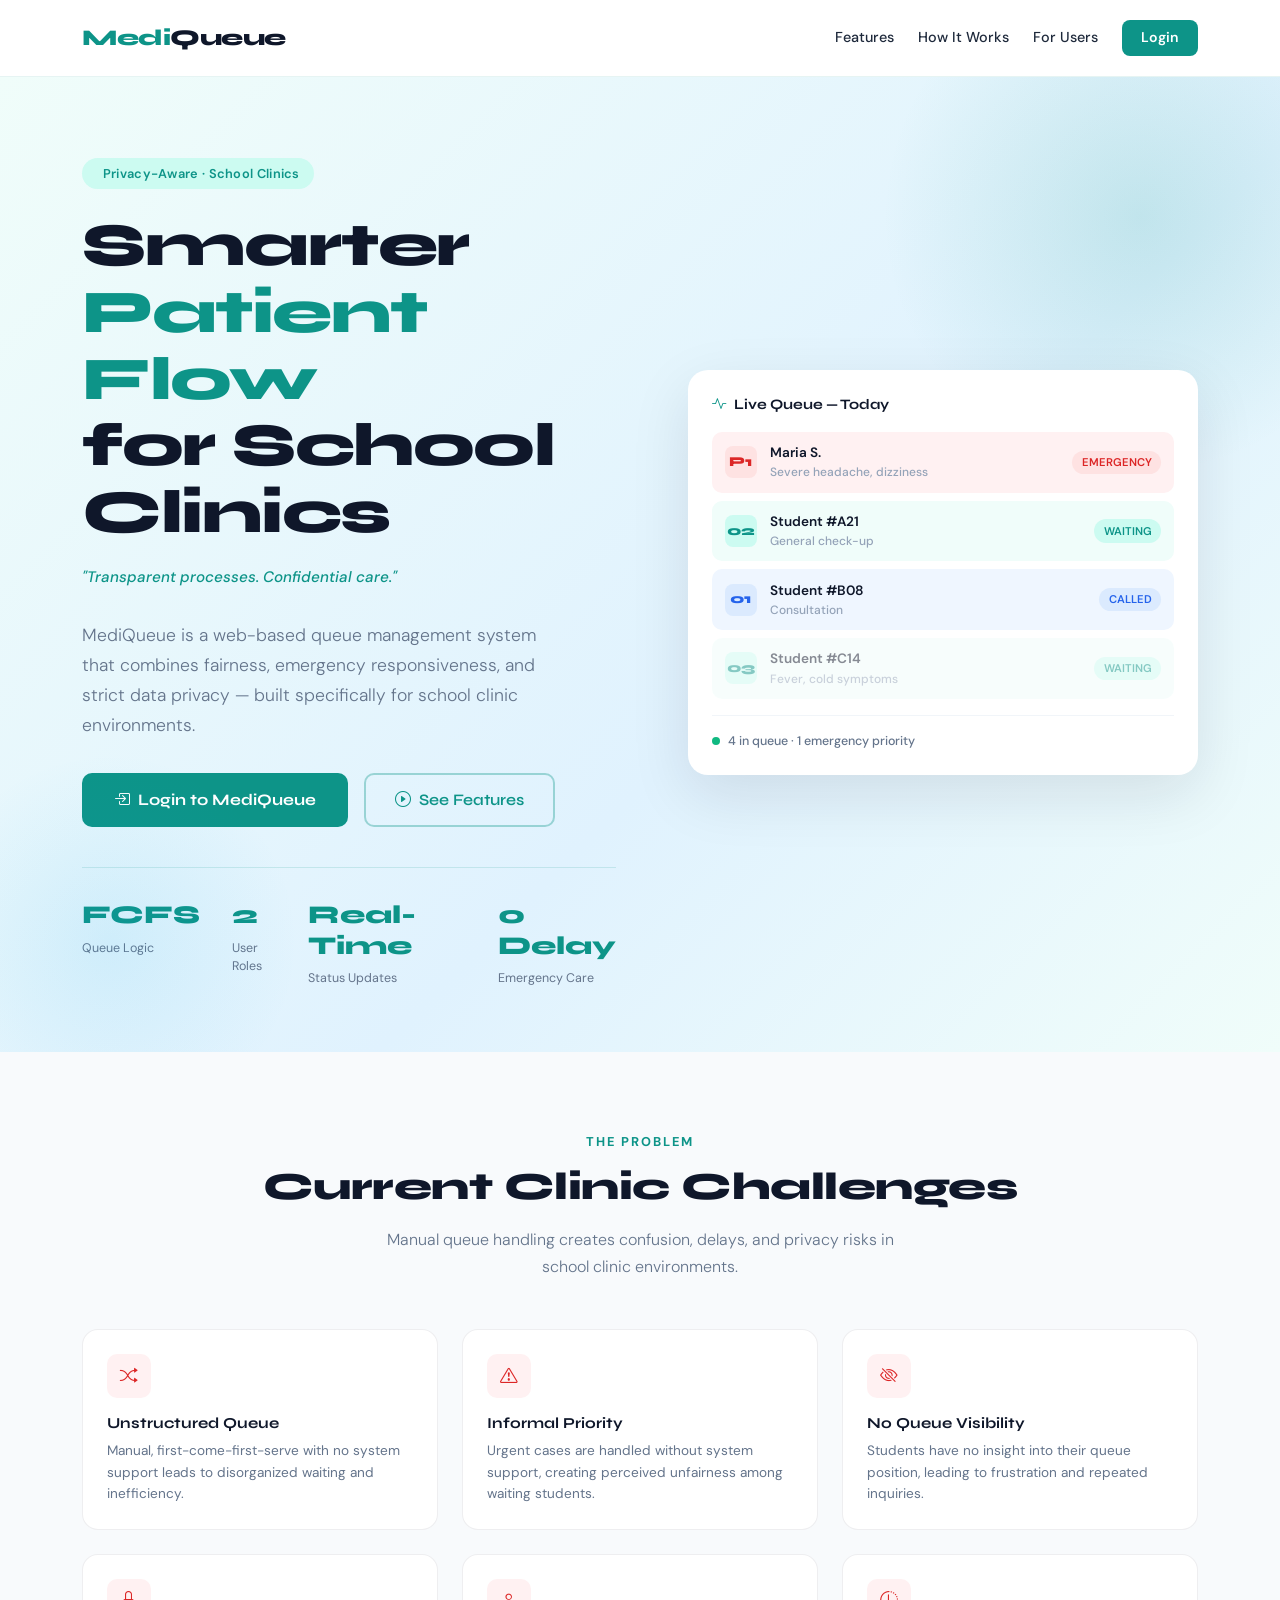
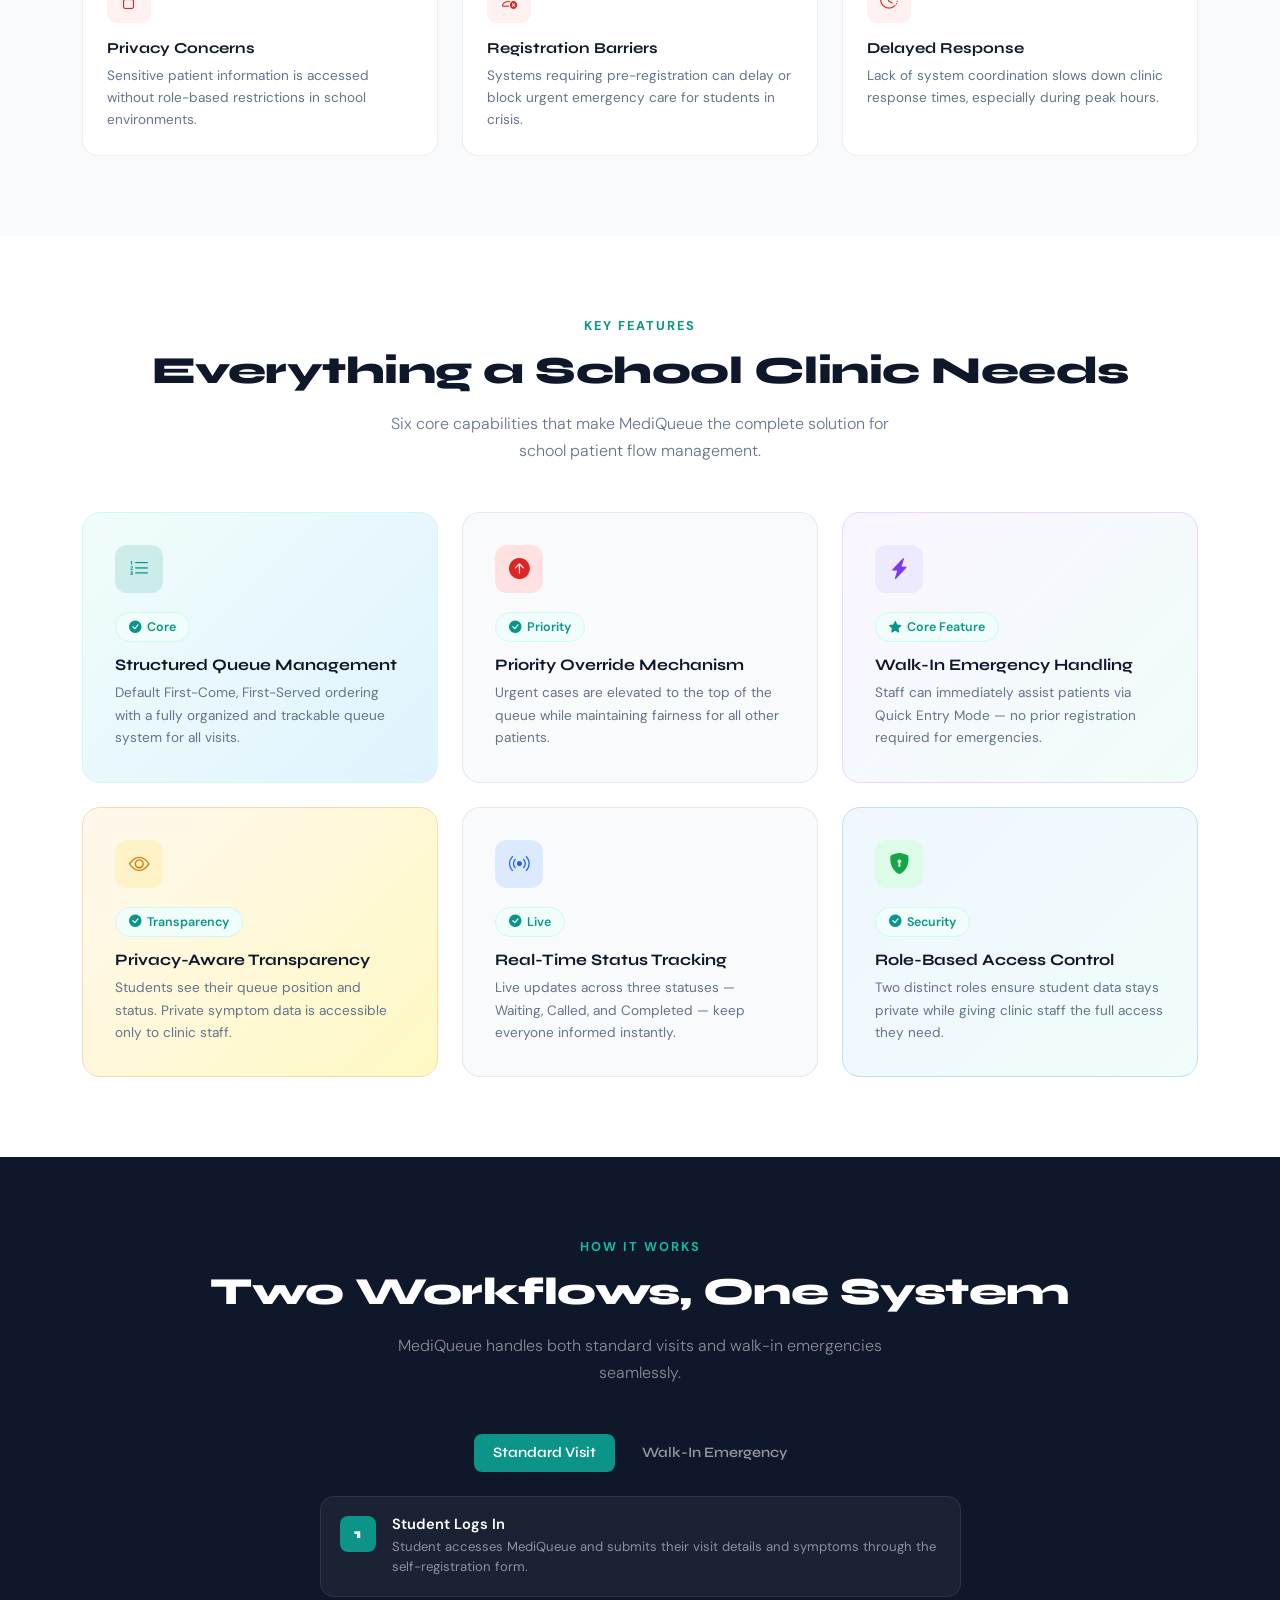
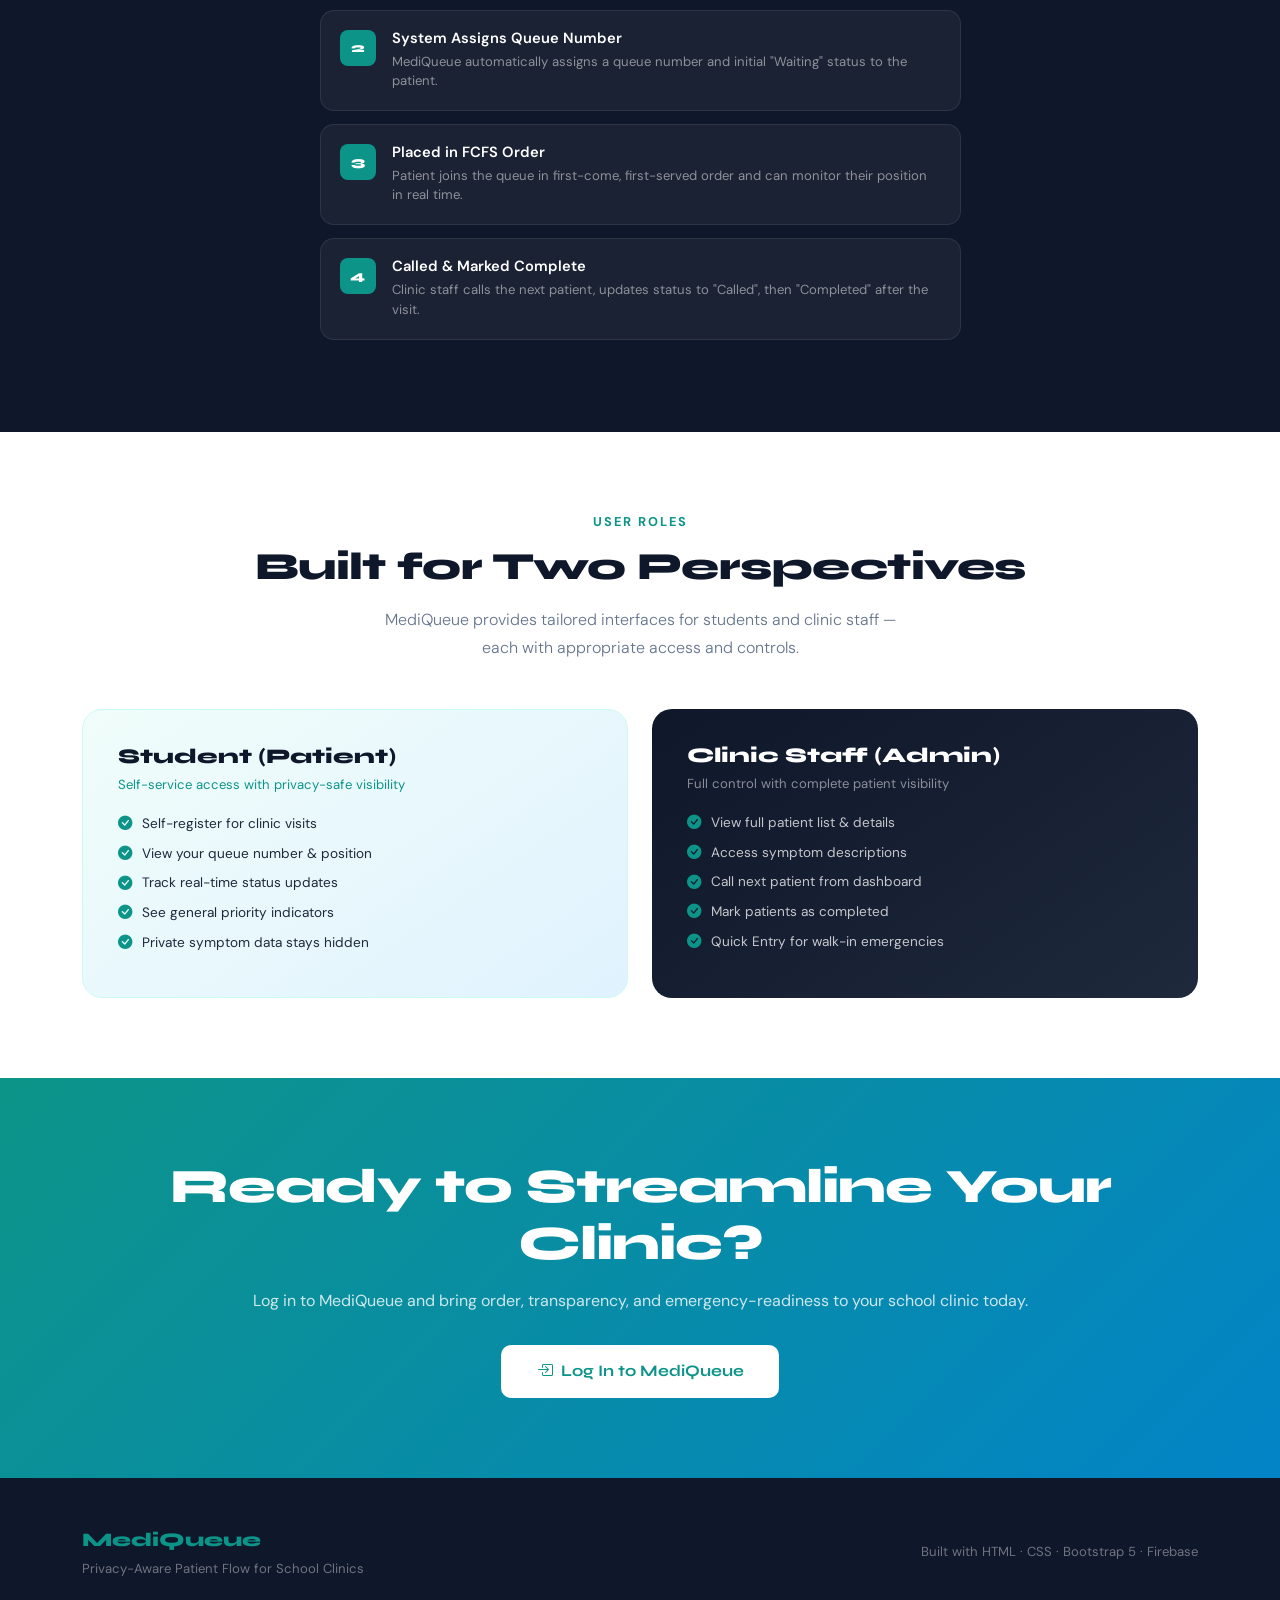
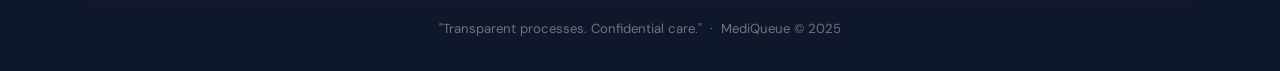
==== index.html @ b5c348b7 "init" ====
<!doctype html>
<html lang="en">
  <head>
    <meta charset="UTF-8" />
    <meta name="viewport" content="width=device-width, initial-scale=1.0" />
    <title>MediQueue — Privacy-Aware Patient Flow</title>
    <link
      href="https://cdn.jsdelivr.net/npm/bootstrap@5.3.3/dist/css/bootstrap.min.css"
      rel="stylesheet"
    />
    <link
      href="https://fonts.googleapis.com/css2?family=Syne:wght@400;600;700;800&family=DM+Sans:ital,wght@0,300;0,400;0,500;1,300&display=swap"
      rel="stylesheet"
    />
    <link
      href="https://cdn.jsdelivr.net/npm/bootstrap-icons@1.11.3/font/bootstrap-icons.min.css"
      rel="stylesheet"
    />
    <style>
      :root {
        --teal: #0d9488;
        --teal-light: #14b8a6;
        --teal-pale: #ccfbf1;
        --navy: #0f172a;
        --slate: #1e293b;
        --muted: #64748b;
        --soft: #f8fafc;
        --white: #ffffff;
        --accent: #f0fdfa;
      }

      * {
        margin: 0;
        padding: 0;
        box-sizing: border-box;
      }

      body {
        font-family: "DM Sans", sans-serif;
        background: var(--white);
        color: var(--navy);
        overflow-x: hidden;
      }

      h1,
      h2,
      h3,
      h4,
      h5,
      .display-font {
        font-family: "Syne", sans-serif;
      }

      /* ── NAVBAR ── */
      .navbar {
        background: rgba(255, 255, 255, 0.92);
        backdrop-filter: blur(12px);
        border-bottom: 1px solid rgba(13, 148, 136, 0.1);
        padding: 1rem 0;
        position: sticky;
        top: 0;
        z-index: 1000;
      }
      .navbar-brand {
        font-family: "Syne", sans-serif;
        font-weight: 800;
        font-size: 1.4rem;
        color: var(--teal) !important;
        letter-spacing: -0.5px;
      }
      .navbar-brand span {
        color: var(--navy);
      }
      .nav-link {
        font-size: 0.9rem;
        font-weight: 500;
        color: var(--slate) !important;
        transition: color 0.2s;
      }
      .nav-link:hover {
        color: var(--teal) !important;
      }
      .btn-nav-login {
        background: var(--teal);
        color: white !important;
        border-radius: 8px;
        padding: 0.45rem 1.2rem !important;
        font-weight: 600;
        font-size: 0.88rem;
        transition:
          background 0.2s,
          transform 0.15s;
      }
      .btn-nav-login:hover {
        background: #0b7c72;
        transform: translateY(-1px);
      }

      /* ── HERO ── */
      .hero {
        min-height: 92vh;
        display: flex;
        align-items: center;
        background: linear-gradient(
          135deg,
          #f0fdfa 0%,
          #e0f2fe 60%,
          #f0fdfa 100%
        );
        position: relative;
        overflow: hidden;
        padding: 5rem 0 4rem;
      }
      .hero::before {
        content: "";
        position: absolute;
        top: -120px;
        right: -120px;
        width: 520px;
        height: 520px;
        background: radial-gradient(
          circle,
          rgba(13, 148, 136, 0.15) 0%,
          transparent 70%
        );
        border-radius: 50%;
      }
      .hero::after {
        content: "";
        position: absolute;
        bottom: -80px;
        left: -80px;
        width: 380px;
        height: 380px;
        background: radial-gradient(
          circle,
          rgba(14, 165, 233, 0.1) 0%,
          transparent 70%
        );
        border-radius: 50%;
      }
      .hero-badge {
        display: inline-flex;
        align-items: center;
        gap: 0.4rem;
        background: var(--teal-pale);
        color: var(--teal);
        font-size: 0.8rem;
        font-weight: 600;
        padding: 0.35rem 0.9rem;
        border-radius: 999px;
        margin-bottom: 1.5rem;
        letter-spacing: 0.3px;
      }
      .hero h1 {
        font-size: clamp(2.4rem, 5vw, 3.8rem);
        font-weight: 800;
        line-height: 1.1;
        letter-spacing: -1.5px;
        color: var(--navy);
        margin-bottom: 1.2rem;
      }
      .hero h1 .highlight {
        color: var(--teal);
      }
      .hero p.lead {
        font-size: 1.1rem;
        color: var(--muted);
        max-width: 480px;
        line-height: 1.7;
        margin-bottom: 2rem;
        font-weight: 300;
      }
      .tagline {
        font-style: italic;
        color: var(--teal);
        font-size: 0.95rem;
        margin-bottom: 2rem;
        font-weight: 500;
      }
      .btn-hero-primary {
        background: var(--teal);
        color: white;
        border: none;
        border-radius: 10px;
        padding: 0.85rem 2rem;
        font-family: "Syne", sans-serif;
        font-weight: 700;
        font-size: 1rem;
        transition: all 0.2s;
        text-decoration: none;
        display: inline-flex;
        align-items: center;
        gap: 0.5rem;
      }
      .btn-hero-primary:hover {
        background: #0b7c72;
        color: white;
        transform: translateY(-2px);
        box-shadow: 0 8px 24px rgba(13, 148, 136, 0.3);
      }
      .btn-hero-outline {
        border: 2px solid rgba(13, 148, 136, 0.35);
        color: var(--teal);
        border-radius: 10px;
        padding: 0.82rem 1.8rem;
        font-family: "Syne", sans-serif;
        font-weight: 600;
        font-size: 1rem;
        transition: all 0.2s;
        text-decoration: none;
        display: inline-flex;
        align-items: center;
        gap: 0.5rem;
      }
      .btn-hero-outline:hover {
        background: var(--teal-pale);
        border-color: var(--teal);
        color: var(--teal);
      }
      .hero-stats {
        display: flex;
        gap: 2rem;
        margin-top: 2.5rem;
        padding-top: 2rem;
        border-top: 1px solid rgba(13, 148, 136, 0.15);
      }
      .stat-item h4 {
        font-size: 1.6rem;
        font-weight: 800;
        color: var(--teal);
      }
      .stat-item p {
        font-size: 0.78rem;
        color: var(--muted);
        font-weight: 400;
        margin: 0;
      }

      /* ── HERO VISUAL ── */
      .hero-card {
        background: white;
        border-radius: 20px;
        box-shadow: 0 20px 60px rgba(15, 23, 42, 0.1);
        padding: 1.5rem;
        position: relative;
        animation: float 4s ease-in-out infinite;
      }
      @keyframes float {
        0%,
        100% {
          transform: translateY(0px);
        }
        50% {
          transform: translateY(-10px);
        }
      }
      .queue-item {
        display: flex;
        align-items: center;
        gap: 0.8rem;
        padding: 0.7rem 0.8rem;
        border-radius: 10px;
        margin-bottom: 0.5rem;
        font-size: 0.85rem;
        font-weight: 500;
      }
      .queue-item.urgent {
        background: #fff1f2;
      }
      .queue-item.waiting {
        background: #f0fdfa;
      }
      .queue-item.called {
        background: #eff6ff;
      }
      .queue-num {
        width: 32px;
        height: 32px;
        border-radius: 8px;
        display: flex;
        align-items: center;
        justify-content: center;
        font-family: "Syne", sans-serif;
        font-weight: 800;
        font-size: 0.85rem;
        flex-shrink: 0;
      }
      .queue-num.urgent {
        background: #fee2e2;
        color: #dc2626;
      }
      .queue-num.waiting {
        background: #ccfbf1;
        color: #0d9488;
      }
      .queue-num.called {
        background: #dbeafe;
        color: #2563eb;
      }
      .queue-badge {
        margin-left: auto;
        font-size: 0.7rem;
        padding: 0.2rem 0.6rem;
        border-radius: 999px;
        font-weight: 600;
      }
      .badge-urgent {
        background: #fee2e2;
        color: #dc2626;
      }
      .badge-waiting {
        background: #ccfbf1;
        color: #0d9488;
      }
      .badge-called {
        background: #dbeafe;
        color: #2563eb;
      }
      .card-header-label {
        font-family: "Syne", sans-serif;
        font-weight: 700;
        font-size: 0.9rem;
        color: var(--navy);
        margin-bottom: 1rem;
        display: flex;
        align-items: center;
        gap: 0.5rem;
      }

      /* ── SECTION BASE ── */
      section {
        padding: 5rem 0;
      }
      .section-label {
        font-size: 0.8rem;
        font-weight: 700;
        letter-spacing: 2px;
        text-transform: uppercase;
        color: var(--teal);
        margin-bottom: 0.8rem;
      }
      .section-title {
        font-size: clamp(1.8rem, 3vw, 2.5rem);
        font-weight: 800;
        letter-spacing: -0.5px;
        color: var(--navy);
        margin-bottom: 1rem;
      }
      .section-sub {
        color: var(--muted);
        font-size: 1rem;
        max-width: 520px;
        line-height: 1.7;
        font-weight: 300;
      }

      /* ── PROBLEM SECTION ── */
      .problem-section {
        background: var(--soft);
      }
      .problem-card {
        background: white;
        border-radius: 16px;
        padding: 1.5rem;
        border: 1px solid rgba(15, 23, 42, 0.07);
        height: 100%;
        transition:
          box-shadow 0.2s,
          transform 0.2s;
      }
      .problem-card:hover {
        box-shadow: 0 8px 30px rgba(15, 23, 42, 0.08);
        transform: translateY(-3px);
      }
      .problem-icon {
        width: 44px;
        height: 44px;
        background: #fff1f2;
        border-radius: 10px;
        display: flex;
        align-items: center;
        justify-content: center;
        margin-bottom: 1rem;
        color: #dc2626;
        font-size: 1.1rem;
      }
      .problem-card h5 {
        font-size: 0.95rem;
        font-weight: 700;
        margin-bottom: 0.5rem;
        color: var(--navy);
      }
      .problem-card p {
        font-size: 0.85rem;
        color: var(--muted);
        line-height: 1.6;
        margin: 0;
      }

      /* ── FEATURES ── */
      .features-section {
        background: white;
      }
      .feature-pill {
        display: inline-flex;
        align-items: center;
        gap: 0.4rem;
        background: var(--accent);
        border: 1px solid var(--teal-pale);
        color: var(--teal);
        font-size: 0.78rem;
        font-weight: 600;
        padding: 0.3rem 0.8rem;
        border-radius: 999px;
        margin-bottom: 0.8rem;
      }
      .feature-card {
        border-radius: 18px;
        padding: 2rem;
        height: 100%;
        transition:
          transform 0.2s,
          box-shadow 0.2s;
      }
      .feature-card:hover {
        transform: translateY(-4px);
        box-shadow: 0 12px 40px rgba(15, 23, 42, 0.1);
      }
      .feature-card.card-a {
        background: linear-gradient(135deg, #f0fdfa, #e0f2fe);
        border: 1px solid var(--teal-pale);
      }
      .feature-card.card-b {
        background: var(--soft);
        border: 1px solid rgba(15, 23, 42, 0.07);
      }
      .feature-card.card-c {
        background: linear-gradient(135deg, #faf5ff, #f0fdfa);
        border: 1px solid #e9d5ff;
      }
      .feature-card.card-d {
        background: linear-gradient(135deg, #fff7ed, #fef9c3);
        border: 1px solid #fed7aa;
      }
      .feature-card.card-e {
        background: var(--soft);
        border: 1px solid rgba(15, 23, 42, 0.07);
      }
      .feature-card.card-f {
        background: linear-gradient(135deg, #eff6ff, #f0fdfa);
        border: 1px solid #bfdbfe;
      }
      .feat-icon {
        width: 48px;
        height: 48px;
        border-radius: 12px;
        display: flex;
        align-items: center;
        justify-content: center;
        font-size: 1.3rem;
        margin-bottom: 1.2rem;
      }
      .feat-icon.teal {
        background: rgba(13, 148, 136, 0.15);
        color: var(--teal);
      }
      .feat-icon.red {
        background: #fee2e2;
        color: #dc2626;
      }
      .feat-icon.violet {
        background: #ede9fe;
        color: #7c3aed;
      }
      .feat-icon.amber {
        background: #fef3c7;
        color: #d97706;
      }
      .feat-icon.blue {
        background: #dbeafe;
        color: #2563eb;
      }
      .feat-icon.green {
        background: #dcfce7;
        color: #16a34a;
      }
      .feature-card h5 {
        font-size: 1rem;
        font-weight: 700;
        margin-bottom: 0.5rem;
        color: var(--navy);
      }
      .feature-card p {
        font-size: 0.85rem;
        color: var(--muted);
        line-height: 1.65;
        margin: 0;
      }

      /* ── HOW IT WORKS ── */
      .workflow-section {
        background: var(--navy);
        color: white;
      }
      .workflow-section .section-label {
        color: var(--teal-light);
      }
      .workflow-section .section-title {
        color: white;
      }
      .workflow-section .section-sub {
        color: rgba(255, 255, 255, 0.55);
      }
      .workflow-tabs .nav-link {
        color: rgba(255, 255, 255, 0.55) !important;
        font-family: "Syne", sans-serif;
        font-weight: 600;
        font-size: 0.9rem;
        border-radius: 8px;
        padding: 0.5rem 1.2rem;
        transition: all 0.2s;
        border: none;
      }
      .workflow-tabs .nav-link.active {
        background: var(--teal) !important;
        color: white !important;
      }
      .step-item {
        display: flex;
        align-items: flex-start;
        gap: 1rem;
        padding: 1.2rem;
        border-radius: 14px;
        background: rgba(255, 255, 255, 0.05);
        border: 1px solid rgba(255, 255, 255, 0.08);
        margin-bottom: 0.8rem;
      }
      .step-num {
        width: 36px;
        height: 36px;
        background: var(--teal);
        border-radius: 8px;
        display: flex;
        align-items: center;
        justify-content: center;
        font-family: "Syne", sans-serif;
        font-weight: 800;
        font-size: 0.85rem;
        color: white;
        flex-shrink: 0;
      }
      .step-item h6 {
        font-size: 0.92rem;
        font-weight: 600;
        margin-bottom: 0.25rem;
        color: white;
      }
      .step-item p {
        font-size: 0.82rem;
        color: rgba(255, 255, 255, 0.5);
        margin: 0;
        line-height: 1.5;
      }

      /* ── ROLES ── */
      .roles-section {
        background: white;
      }
      .role-card {
        border-radius: 20px;
        padding: 2.2rem;
        height: 100%;
      }
      .role-card.student {
        background: linear-gradient(145deg, #f0fdfa, #e0f2fe);
        border: 1px solid var(--teal-pale);
      }
      .role-card.staff {
        background: linear-gradient(145deg, #0f172a, #1e293b);
        color: white;
      }
      .role-icon {
        font-size: 2rem;
        margin-bottom: 1.2rem;
      }
      .role-card h4 {
        font-size: 1.3rem;
        font-weight: 800;
        margin-bottom: 0.3rem;
      }
      .role-card.student h4 {
        color: var(--navy);
      }
      .role-card.staff h4 {
        color: white;
      }
      .role-card .sub {
        font-size: 0.82rem;
        margin-bottom: 1.2rem;
      }
      .role-card.student .sub {
        color: var(--teal);
      }
      .role-card.staff .sub {
        color: rgba(255, 255, 255, 0.5);
      }
      .role-feature {
        display: flex;
        align-items: center;
        gap: 0.6rem;
        font-size: 0.85rem;
        margin-bottom: 0.5rem;
      }
      .role-card.student .role-feature {
        color: var(--slate);
      }
      .role-card.staff .role-feature {
        color: rgba(255, 255, 255, 0.75);
      }
      .role-feature i {
        color: var(--teal);
        font-size: 0.9rem;
        flex-shrink: 0;
      }

      /* ── CTA ── */
      .cta-section {
        background: linear-gradient(135deg, var(--teal) 0%, #0284c7 100%);
        padding: 5rem 0;
      }
      .cta-section h2 {
        color: white;
        font-size: clamp(2rem, 4vw, 3rem);
        font-weight: 800;
        letter-spacing: -1px;
        margin-bottom: 1rem;
      }
      .cta-section p {
        color: rgba(255, 255, 255, 0.8);
        font-size: 1rem;
        margin-bottom: 2rem;
      }
      .btn-cta {
        background: white;
        color: var(--teal);
        border: none;
        border-radius: 10px;
        padding: 0.9rem 2.2rem;
        font-family: "Syne", sans-serif;
        font-weight: 700;
        font-size: 1rem;
        text-decoration: none;
        display: inline-flex;
        align-items: center;
        gap: 0.5rem;
        transition: all 0.2s;
      }
      .btn-cta:hover {
        transform: translateY(-2px);
        box-shadow: 0 10px 30px rgba(0, 0, 0, 0.2);
        color: var(--teal);
      }

      /* ── FOOTER ── */
      footer {
        background: var(--navy);
        padding: 3rem 0 2rem;
      }
      footer .brand {
        font-family: "Syne", sans-serif;
        font-weight: 800;
        color: var(--teal);
        font-size: 1.2rem;
      }
      footer p {
        color: rgba(255, 255, 255, 0.4);
        font-size: 0.82rem;
        margin: 0;
      }
      footer .divider {
        border-color: rgba(255, 255, 255, 0.08);
        margin: 1.5rem 0 1rem;
      }

      /* ── ANIMATIONS ── */
      .fade-up {
        opacity: 0;
        transform: translateY(30px);
        transition:
          opacity 0.6s ease,
          transform 0.6s ease;
      }
      .fade-up.visible {
        opacity: 1;
        transform: translateY(0);
      }

      /* ── RESPONSIVE ── */
      @media (max-width: 768px) {
        .hero-stats {
          gap: 1.2rem;
        }
        .stat-item h4 {
          font-size: 1.3rem;
        }
      }
    </style>
  </head>
  <body>
    <!-- ── NAVBAR ── -->
    <nav class="navbar navbar-expand-lg">
      <div class="container">
        <a class="navbar-brand" href="#">Medi<span>Queue</span></a>
        <button
          class="navbar-toggler border-0"
          type="button"
          data-bs-toggle="collapse"
          data-bs-target="#navMenu"
        >
          <span class="navbar-toggler-icon"></span>
        </button>
        <div class="collapse navbar-collapse" id="navMenu">
          <ul
            class="navbar-nav ms-auto align-items-lg-center gap-lg-2 mb-2 mb-lg-0"
          >
            <li class="nav-item">
              <a class="nav-link" href="#features">Features</a>
            </li>
            <li class="nav-item">
              <a class="nav-link" href="#how-it-works">How It Works</a>
            </li>
            <li class="nav-item">
              <a class="nav-link" href="#roles">For Users</a>
            </li>
            <li class="nav-item ms-lg-2 mt-2 mt-lg-0">
              <a class="nav-link btn-nav-login" href="mediqueue.html">Login</a>
            </li>
          </ul>
        </div>
      </div>
    </nav>

    <!-- ── HERO ── -->
    <section class="hero">
      <div class="container">
        <div class="row align-items-center g-5">
          <div class="col-lg-6">
            <div class="hero-badge">
              <i class="bi bi-shield-check-fill"></i> Privacy-Aware · School
              Clinics
            </div>
            <h1>
              Smarter <span class="highlight">Patient Flow</span><br />for
              School Clinics
            </h1>
            <p class="tagline">"Transparent processes. Confidential care."</p>
            <p class="lead">
              MediQueue is a web-based queue management system that combines
              fairness, emergency responsiveness, and strict data privacy —
              built specifically for school clinic environments.
            </p>
            <div class="d-flex flex-wrap gap-3">
              <a href="dashboard.html" class="btn-hero-primary">
                <i class="bi bi-box-arrow-in-right"></i> Login to MediQueue
              </a>
              <a href="#features" class="btn-hero-outline">
                <i class="bi bi-play-circle"></i> See Features
              </a>
            </div>
            <div class="hero-stats">
              <div class="stat-item">
                <h4>FCFS</h4>
                <p>Queue Logic</p>
              </div>
              <div class="stat-item">
                <h4>2</h4>
                <p>User Roles</p>
              </div>
              <div class="stat-item">
                <h4>Real-Time</h4>
                <p>Status Updates</p>
              </div>
              <div class="stat-item">
                <h4>0 Delay</h4>
                <p>Emergency Care</p>
              </div>
            </div>
          </div>
          <div class="col-lg-6">
            <div class="hero-card ms-lg-4">
              <div class="card-header-label">
                <i
                  class="bi bi-activity text-teal"
                  style="color: var(--teal)"
                ></i>
                Live Queue — Today
              </div>
              <div class="queue-item urgent">
                <div class="queue-num urgent">P1</div>
                <div>
                  <div
                    style="font-size: 0.85rem; font-weight: 600; color: #0f172a"
                  >
                    Maria S.
                  </div>
                  <div style="font-size: 0.75rem; color: #94a3b8">
                    Severe headache, dizziness
                  </div>
                </div>
                <span class="queue-badge badge-urgent">EMERGENCY</span>
              </div>
              <div class="queue-item waiting">
                <div class="queue-num waiting">02</div>
                <div>
                  <div
                    style="font-size: 0.85rem; font-weight: 600; color: #0f172a"
                  >
                    Student #A21
                  </div>
                  <div style="font-size: 0.75rem; color: #94a3b8">
                    General check-up
                  </div>
                </div>
                <span class="queue-badge badge-waiting">WAITING</span>
              </div>
              <div class="queue-item called">
                <div class="queue-num called">01</div>
                <div>
                  <div
                    style="font-size: 0.85rem; font-weight: 600; color: #0f172a"
                  >
                    Student #B08
                  </div>
                  <div style="font-size: 0.75rem; color: #94a3b8">
                    Consultation
                  </div>
                </div>
                <span class="queue-badge badge-called">CALLED</span>
              </div>
              <div class="queue-item waiting" style="opacity: 0.5">
                <div class="queue-num waiting">03</div>
                <div>
                  <div
                    style="font-size: 0.85rem; font-weight: 600; color: #0f172a"
                  >
                    Student #C14
                  </div>
                  <div style="font-size: 0.75rem; color: #94a3b8">
                    Fever, cold symptoms
                  </div>
                </div>
                <span class="queue-badge badge-waiting">WAITING</span>
              </div>
              <div
                style="
                  margin-top: 1rem;
                  padding-top: 1rem;
                  border-top: 1px solid #f1f5f9;
                  display: flex;
                  align-items: center;
                  gap: 0.5rem;
                "
              >
                <div
                  style="
                    width: 8px;
                    height: 8px;
                    background: #10b981;
                    border-radius: 50%;
                    animation: pulse 2s infinite;
                  "
                ></div>
                <span
                  style="font-size: 0.78rem; color: #64748b; font-weight: 500"
                  >4 in queue · 1 emergency priority</span
                >
              </div>
            </div>
          </div>
        </div>
      </div>
    </section>

    <!-- ── PROBLEM ── -->
    <section class="problem-section fade-up">
      <div class="container">
        <div class="text-center mb-5">
          <div class="section-label">The Problem</div>
          <h2 class="section-title">Current Clinic Challenges</h2>
          <p class="section-sub mx-auto">
            Manual queue handling creates confusion, delays, and privacy risks
            in school clinic environments.
          </p>
        </div>
        <div class="row g-4">
          <div class="col-md-6 col-lg-4">
            <div class="problem-card">
              <div class="problem-icon"><i class="bi bi-shuffle"></i></div>
              <h5>Unstructured Queue</h5>
              <p>
                Manual, first-come-first-serve with no system support leads to
                disorganized waiting and inefficiency.
              </p>
            </div>
          </div>
          <div class="col-md-6 col-lg-4">
            <div class="problem-card">
              <div class="problem-icon">
                <i class="bi bi-exclamation-triangle"></i>
              </div>
              <h5>Informal Priority</h5>
              <p>
                Urgent cases are handled without system support, creating
                perceived unfairness among waiting students.
              </p>
            </div>
          </div>
          <div class="col-md-6 col-lg-4">
            <div class="problem-card">
              <div class="problem-icon"><i class="bi bi-eye-slash"></i></div>
              <h5>No Queue Visibility</h5>
              <p>
                Students have no insight into their queue position, leading to
                frustration and repeated inquiries.
              </p>
            </div>
          </div>
          <div class="col-md-6 col-lg-4">
            <div class="problem-card">
              <div class="problem-icon"><i class="bi bi-lock"></i></div>
              <h5>Privacy Concerns</h5>
              <p>
                Sensitive patient information is accessed without role-based
                restrictions in school environments.
              </p>
            </div>
          </div>
          <div class="col-md-6 col-lg-4">
            <div class="problem-card">
              <div class="problem-icon"><i class="bi bi-person-x"></i></div>
              <h5>Registration Barriers</h5>
              <p>
                Systems requiring pre-registration can delay or block urgent
                emergency care for students in crisis.
              </p>
            </div>
          </div>
          <div class="col-md-6 col-lg-4">
            <div class="problem-card">
              <div class="problem-icon">
                <i class="bi bi-clock-history"></i>
              </div>
              <h5>Delayed Response</h5>
              <p>
                Lack of system coordination slows down clinic response times,
                especially during peak hours.
              </p>
            </div>
          </div>
        </div>
      </div>
    </section>

    <!-- ── FEATURES ── -->
    <section class="features-section fade-up" id="features">
      <div class="container">
        <div class="text-center mb-5">
          <div class="section-label">Key Features</div>
          <h2 class="section-title">Everything a School Clinic Needs</h2>
          <p class="section-sub mx-auto">
            Six core capabilities that make MediQueue the complete solution for
            school patient flow management.
          </p>
        </div>
        <div class="row g-4">
          <div class="col-md-6 col-lg-4">
            <div class="feature-card card-a">
              <div class="feat-icon teal"><i class="bi bi-list-ol"></i></div>
              <div class="feature-pill">
                <i class="bi bi-check-circle-fill"></i> Core
              </div>
              <h5>Structured Queue Management</h5>
              <p>
                Default First-Come, First-Served ordering with a fully organized
                and trackable queue system for all visits.
              </p>
            </div>
          </div>
          <div class="col-md-6 col-lg-4">
            <div class="feature-card card-b">
              <div class="feat-icon red">
                <i class="bi bi-arrow-up-circle-fill"></i>
              </div>
              <div class="feature-pill">
                <i class="bi bi-check-circle-fill"></i> Priority
              </div>
              <h5>Priority Override Mechanism</h5>
              <p>
                Urgent cases are elevated to the top of the queue while
                maintaining fairness for all other patients.
              </p>
            </div>
          </div>
          <div class="col-md-6 col-lg-4">
            <div class="feature-card card-c">
              <div class="feat-icon violet">
                <i class="bi bi-lightning-charge-fill"></i>
              </div>
              <div class="feature-pill">
                <i class="bi bi-star-fill"></i> Core Feature
              </div>
              <h5>Walk-In Emergency Handling</h5>
              <p>
                Staff can immediately assist patients via Quick Entry Mode — no
                prior registration required for emergencies.
              </p>
            </div>
          </div>
          <div class="col-md-6 col-lg-4">
            <div class="feature-card card-d">
              <div class="feat-icon amber"><i class="bi bi-eye"></i></div>
              <div class="feature-pill">
                <i class="bi bi-check-circle-fill"></i> Transparency
              </div>
              <h5>Privacy-Aware Transparency</h5>
              <p>
                Students see their queue position and status. Private symptom
                data is accessible only to clinic staff.
              </p>
            </div>
          </div>
          <div class="col-md-6 col-lg-4">
            <div class="feature-card card-e">
              <div class="feat-icon blue"><i class="bi bi-broadcast"></i></div>
              <div class="feature-pill">
                <i class="bi bi-check-circle-fill"></i> Live
              </div>
              <h5>Real-Time Status Tracking</h5>
              <p>
                Live updates across three statuses — Waiting, Called, and
                Completed — keep everyone informed instantly.
              </p>
            </div>
          </div>
          <div class="col-md-6 col-lg-4">
            <div class="feature-card card-f">
              <div class="feat-icon green">
                <i class="bi bi-shield-lock-fill"></i>
              </div>
              <div class="feature-pill">
                <i class="bi bi-check-circle-fill"></i> Security
              </div>
              <h5>Role-Based Access Control</h5>
              <p>
                Two distinct roles ensure student data stays private while
                giving clinic staff the full access they need.
              </p>
            </div>
          </div>
        </div>
      </div>
    </section>

    <!-- ── HOW IT WORKS ── -->
    <section class="workflow-section fade-up" id="how-it-works">
      <div class="container">
        <div class="text-center mb-5">
          <div class="section-label">How It Works</div>
          <h2 class="section-title">Two Workflows, One System</h2>
          <p
            class="section-sub mx-auto"
            style="color: rgba(255, 255, 255, 0.5)"
          >
            MediQueue handles both standard visits and walk-in emergencies
            seamlessly.
          </p>
        </div>
        <div class="d-flex justify-content-center mb-4">
          <ul class="nav workflow-tabs gap-2" id="workflowTab">
            <li class="nav-item">
              <button
                class="nav-link active"
                data-bs-toggle="tab"
                data-bs-target="#standard"
              >
                Standard Visit
              </button>
            </li>
            <li class="nav-item">
              <button
                class="nav-link"
                data-bs-toggle="tab"
                data-bs-target="#emergency"
              >
                Walk-In Emergency
              </button>
            </li>
          </ul>
        </div>
        <div class="tab-content">
          <div class="tab-pane fade show active" id="standard">
            <div class="row justify-content-center">
              <div class="col-lg-7">
                <div class="step-item">
                  <div class="step-num">1</div>
                  <div>
                    <h6>Student Logs In</h6>
                    <p>
                      Student accesses MediQueue and submits their visit details
                      and symptoms through the self-registration form.
                    </p>
                  </div>
                </div>
                <div class="step-item">
                  <div class="step-num">2</div>
                  <div>
                    <h6>System Assigns Queue Number</h6>
                    <p>
                      MediQueue automatically assigns a queue number and initial
                      "Waiting" status to the patient.
                    </p>
                  </div>
                </div>
                <div class="step-item">
                  <div class="step-num">3</div>
                  <div>
                    <h6>Placed in FCFS Order</h6>
                    <p>
                      Patient joins the queue in first-come, first-served order
                      and can monitor their position in real time.
                    </p>
                  </div>
                </div>
                <div class="step-item">
                  <div class="step-num">4</div>
                  <div>
                    <h6>Called & Marked Complete</h6>
                    <p>
                      Clinic staff calls the next patient, updates status to
                      "Called", then "Completed" after the visit.
                    </p>
                  </div>
                </div>
              </div>
            </div>
          </div>
          <div class="tab-pane fade" id="emergency">
            <div class="row justify-content-center">
              <div class="col-lg-7">
                <div class="step-item">
                  <div class="step-num" style="background: #dc2626">!</div>
                  <div>
                    <h6>Student Proceeds Directly to Clinic</h6>
                    <p>
                      In an emergency, no prior system registration is required
                      — the student goes directly to the clinic for immediate
                      care.
                    </p>
                  </div>
                </div>
                <div class="step-item">
                  <div class="step-num" style="background: #dc2626">2</div>
                  <div>
                    <h6>Staff Provides Immediate Assistance</h6>
                    <p>
                      Clinic staff attends to the patient without any system
                      delays — emergency care is never gated by registration.
                    </p>
                  </div>
                </div>
                <div class="step-item">
                  <div class="step-num" style="background: #dc2626">3</div>
                  <div>
                    <h6>Quick Entry Mode Activated</h6>
                    <p>
                      Staff logs the patient via Quick Entry Mode — a rapid
                      input form designed for speed under pressure.
                    </p>
                  </div>
                </div>
                <div class="step-item">
                  <div class="step-num" style="background: #dc2626">4</div>
                  <div>
                    <h6>Priority Status Assigned</h6>
                    <p>
                      Patient is assigned emergency priority and placed at the
                      top of the queue automatically.
                    </p>
                  </div>
                </div>
              </div>
            </div>
          </div>
        </div>
      </div>
    </section>

    <!-- ── ROLES ── -->
    <section class="roles-section fade-up" id="roles">
      <div class="container">
        <div class="text-center mb-5">
          <div class="section-label">User Roles</div>
          <h2 class="section-title">Built for Two Perspectives</h2>
          <p class="section-sub mx-auto">
            MediQueue provides tailored interfaces for students and clinic staff
            — each with appropriate access and controls.
          </p>
        </div>
        <div class="row g-4">
          <div class="col-lg-6">
            <div class="role-card student">
              <h4>Student (Patient)</h4>
              <p class="sub">
                Self-service access with privacy-safe visibility
              </p>
              <div class="role-feature">
                <i class="bi bi-check-circle-fill"></i> Self-register for clinic
                visits
              </div>
              <div class="role-feature">
                <i class="bi bi-check-circle-fill"></i> View your queue number &
                position
              </div>
              <div class="role-feature">
                <i class="bi bi-check-circle-fill"></i> Track real-time status
                updates
              </div>
              <div class="role-feature">
                <i class="bi bi-check-circle-fill"></i> See general priority
                indicators
              </div>
              <div class="role-feature">
                <i class="bi bi-check-circle-fill"></i> Private symptom data
                stays hidden
              </div>
            </div>
          </div>
          <div class="col-lg-6">
            <div class="role-card staff">
              <h4>Clinic Staff (Admin)</h4>
              <p class="sub">Full control with complete patient visibility</p>
              <div class="role-feature">
                <i class="bi bi-check-circle-fill"></i> View full patient list &
                details
              </div>
              <div class="role-feature">
                <i class="bi bi-check-circle-fill"></i> Access symptom
                descriptions
              </div>
              <div class="role-feature">
                <i class="bi bi-check-circle-fill"></i> Call next patient from
                dashboard
              </div>
              <div class="role-feature">
                <i class="bi bi-check-circle-fill"></i> Mark patients as
                completed
              </div>
              <div class="role-feature">
                <i class="bi bi-check-circle-fill"></i> Quick Entry for walk-in
                emergencies
              </div>
            </div>
          </div>
        </div>
      </div>
    </section>

    <!-- ── CTA ── -->
    <section class="cta-section text-center fade-up">
      <div class="container">
        <h2>Ready to Streamline Your Clinic?</h2>
        <p>
          Log in to MediQueue and bring order, transparency, and
          emergency-readiness to your school clinic today.
        </p>
        <a href="mediqueue.html" class="btn-cta">
          <i class="bi bi-box-arrow-in-right"></i> Log In to MediQueue
        </a>
      </div>
    </section>

    <!-- ── FOOTER ── -->
    <footer>
      <div class="container">
        <div class="row align-items-center">
          <div class="col-md-6 mb-3 mb-md-0">
            <div class="brand">MediQueue</div>
            <p class="mt-1">Privacy-Aware Patient Flow for School Clinics</p>
          </div>
          <div class="col-md-6 text-md-end">
            <p>Built with HTML · CSS · Bootstrap 5 · Firebase</p>
          </div>
        </div>
        <hr class="divider" />
        <p class="text-center">
          "Transparent processes. Confidential care." &nbsp;·&nbsp; MediQueue ©
          2025
        </p>
      </div>
    </footer>

    <script src="https://cdn.jsdelivr.net/npm/bootstrap@5.3.3/dist/js/bootstrap.bundle.min.js"></script>
    <script>
      // Scroll animations
      const observer = new IntersectionObserver(
        (entries) => {
          entries.forEach((e) => {
            if (e.isIntersecting) {
              e.target.classList.add("visible");
            }
          });
        },
        { threshold: 0.1 },
      );
      document
        .querySelectorAll(".fade-up")
        .forEach((el) => observer.observe(el));

      // Pulse animation for live dot
      const style = document.createElement("style");
      style.textContent = `@keyframes pulse { 0%,100%{opacity:1;transform:scale(1)} 50%{opacity:0.5;transform:scale(1.4)} }`;
      document.head.appendChild(style);
    </script>
  </body>
</html>
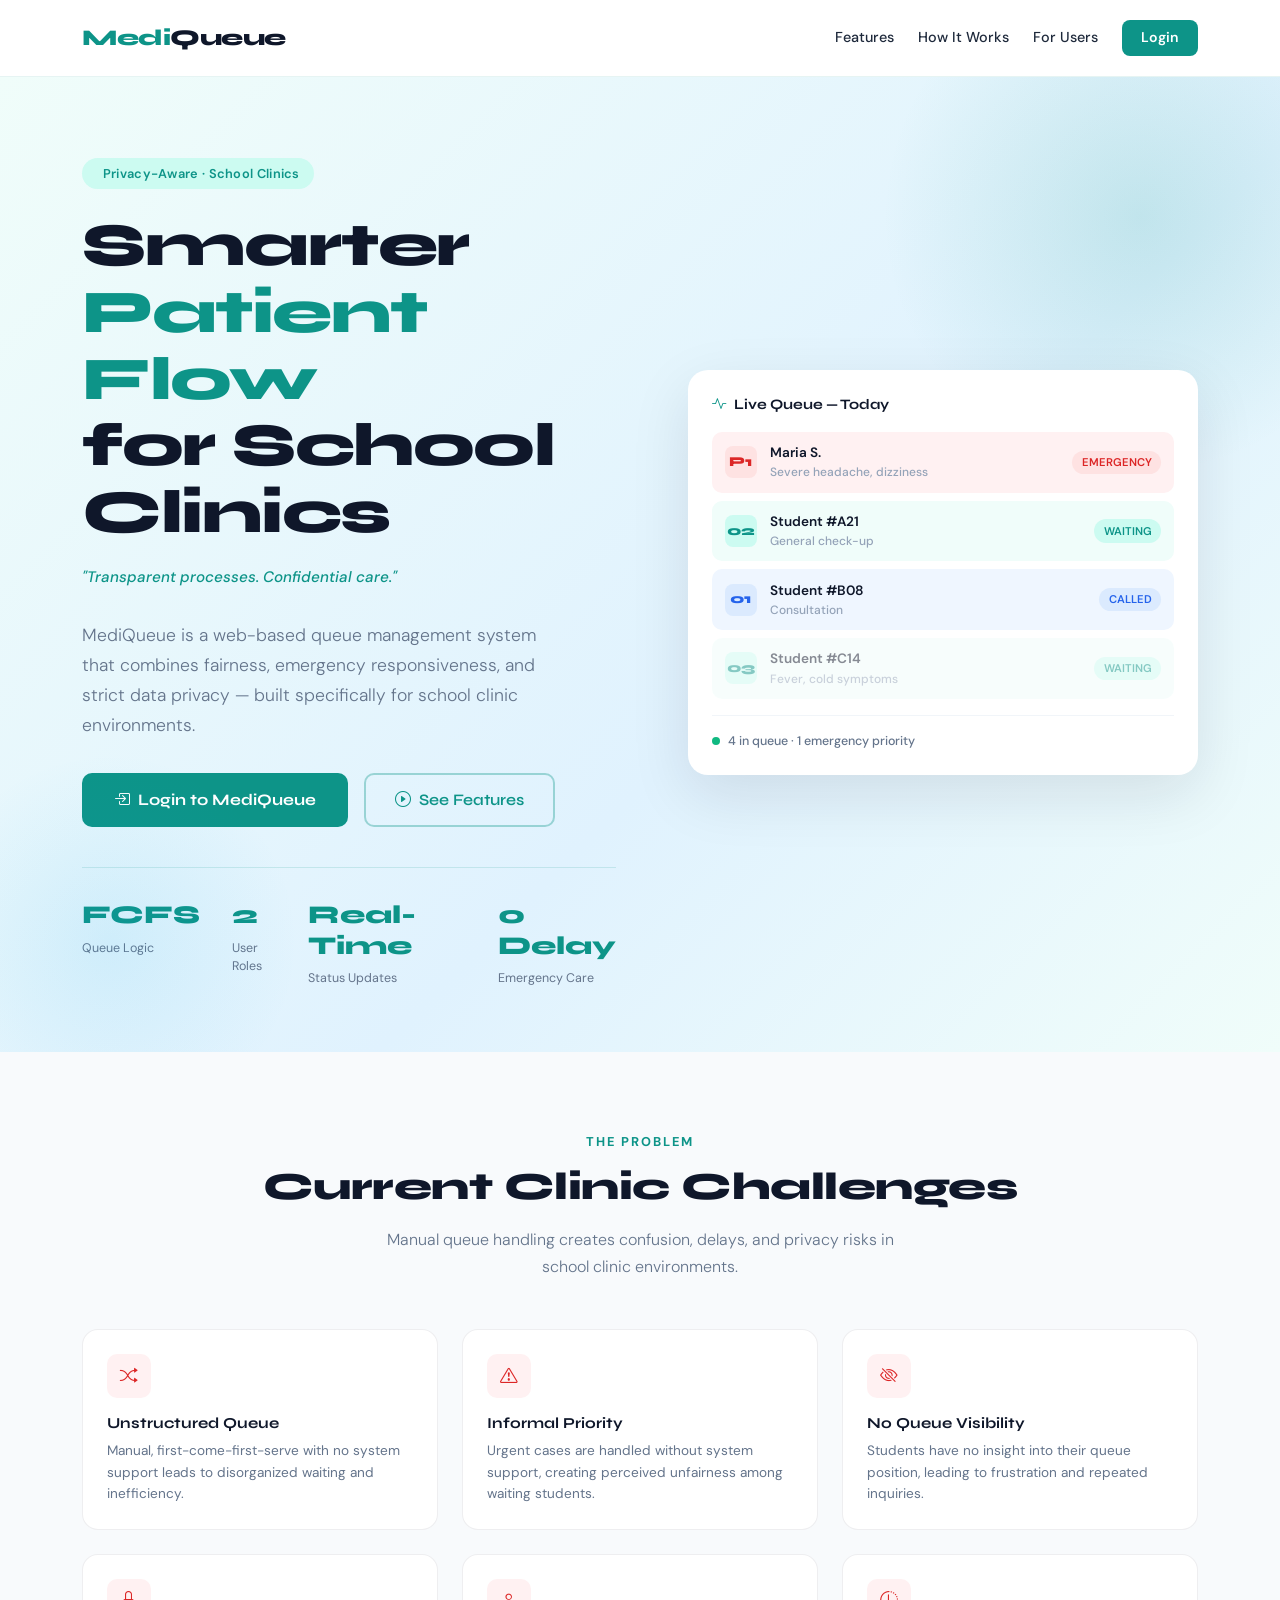
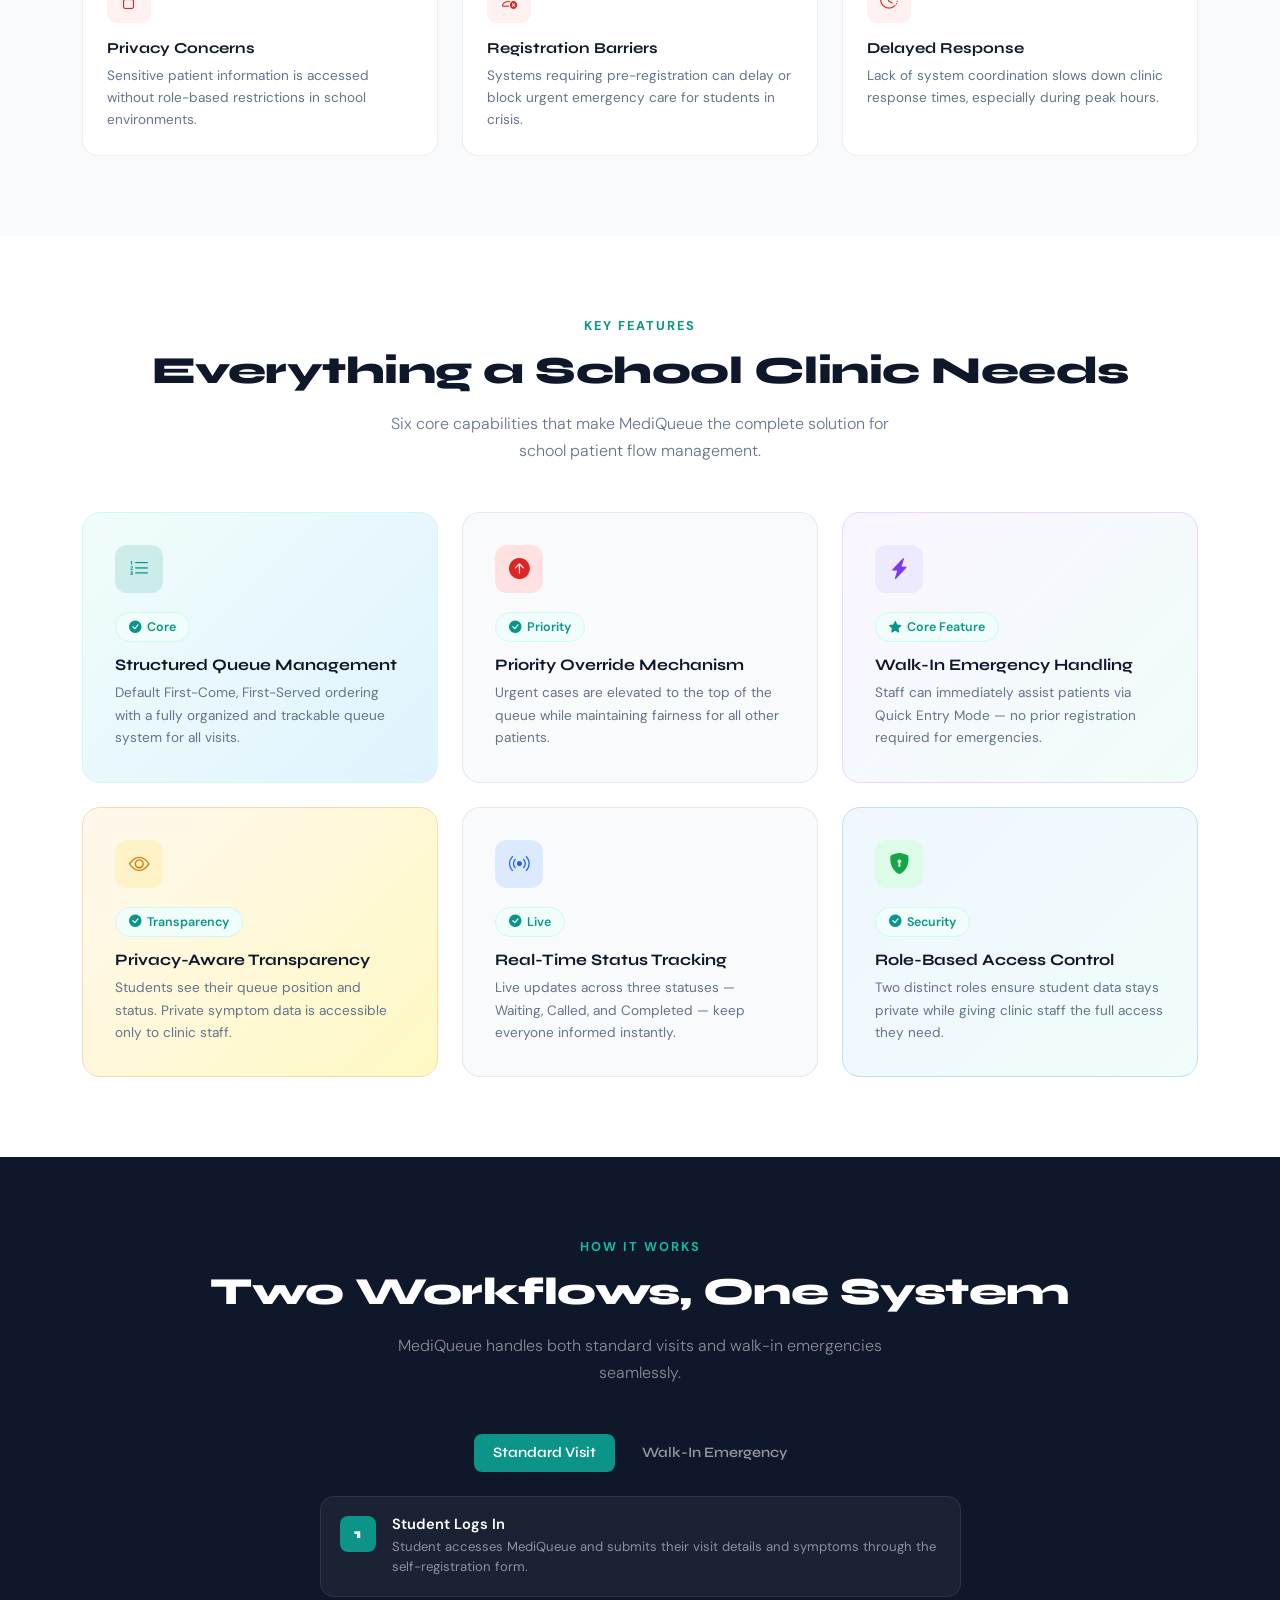
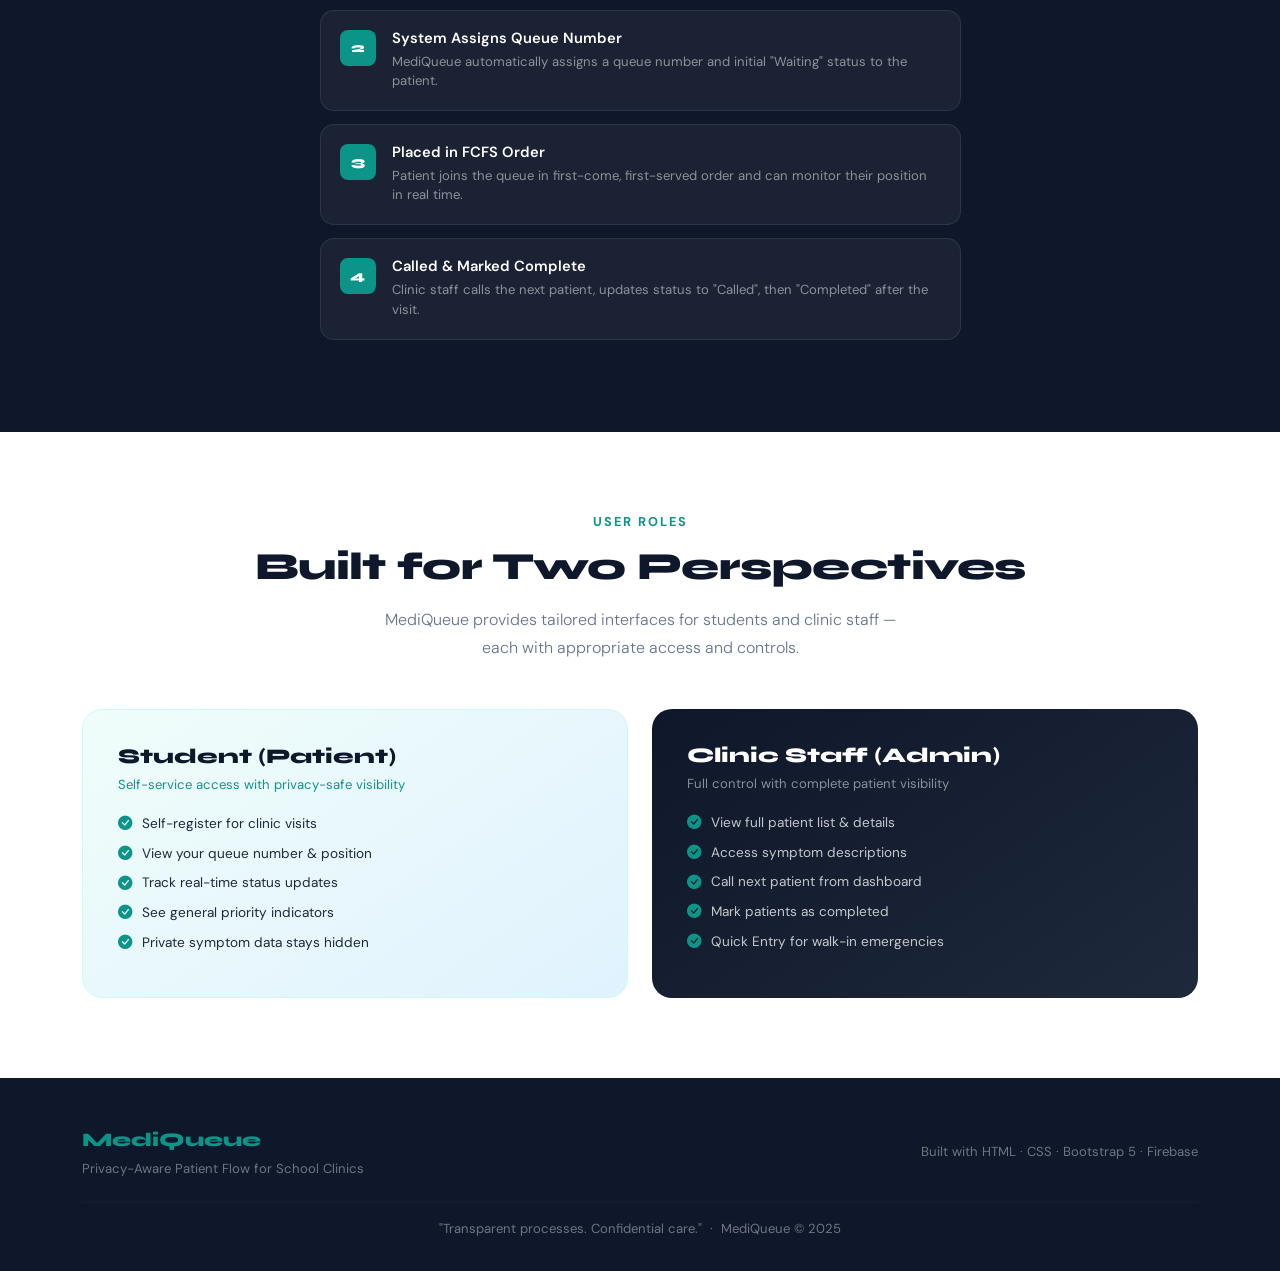
==== commit 26856020: "login" ====
--- a/index.html
+++ b/index.html
@@ -1266,20 +1266,6 @@
       </div>
     </section>
 
-    <!-- ── CTA ── -->
-    <section class="cta-section text-center fade-up">
-      <div class="container">
-        <h2>Ready to Streamline Your Clinic?</h2>
-        <p>
-          Log in to MediQueue and bring order, transparency, and
-          emergency-readiness to your school clinic today.
-        </p>
-        <a href="mediqueue.html" class="btn-cta">
-          <i class="bi bi-box-arrow-in-right"></i> Log In to MediQueue
-        </a>
-      </div>
-    </section>
-
     <!-- ── FOOTER ── -->
     <footer>
       <div class="container">
